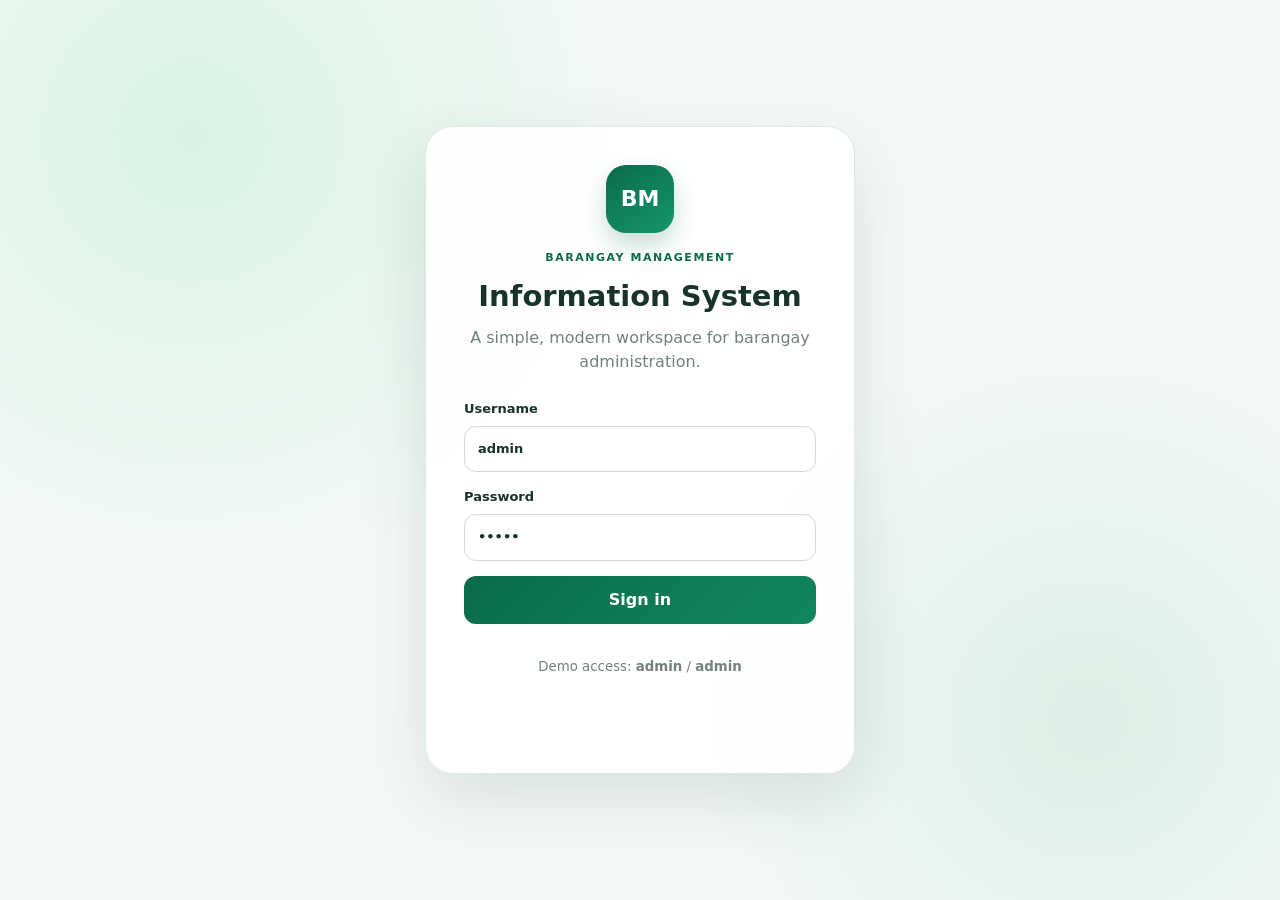
==== index.html @ eedf3ff0 "Apply flat community submenu and explicit main menu dropdown controls" ====
<!DOCTYPE html>
<html lang="en">
<head><meta charset="UTF-8"><meta name="viewport" content="width=device-width,initial-scale=1.0"><meta name="description" content="Modern Barangay Management Information System"><title>Barangay Management Information System</title><link rel="stylesheet" href="styles.css"></head>
<body>
<div id="login" class="login-wrap"><div class="login-card"><div class="logo">BM</div><p class="eyebrow">BARANGAY MANAGEMENT</p><h1>Information System</h1><p class="sub">A simple, modern workspace for barangay administration.</p><form id="loginForm" autocomplete="on"><label>Username<input id="username" autocomplete="username" value="admin" required></label><label>Password<input id="password" type="password" autocomplete="current-password" value="admin" required></label><button type="submit" class="btn primary full">Sign in</button><small>Demo access: <b>admin</b> / <b>admin</b></small><p id="loginError" class="error" role="alert"></p></form></div></div>
<div id="app" class="hidden"><aside class="sidebar" id="sidebar"><div class="brand"><div class="logo sm">BM</div><div><b>Barangay MIS</b><small>Admin Portal</small></div></div><nav>
<button data-page="dashboard" class="active">⌂ <span>Dashboard</span></button>
<button type="button" class="nav-group-toggle" data-group="community" aria-expanded="false" aria-controls="submenu-community">◉ <span>Community</span><i>⌄</i></button>
<div id="submenu-community" class="nav-subnav collapsed" data-subnav="community"><button data-page="residents">◉ <span>Residents</span></button><button data-page="senior">♙ <span>Senior Citizens</span></button><button data-page="pwd">♿ <span>PWD</span></button><button data-page="solo">◉ <span>Solo Parents</span></button><button data-page="fourps">♧ <span>4Ps Eligible</span></button><button data-page="households">⌂ <span>Households</span></button></div>
<button type="button" class="nav-group-toggle" data-group="operations" aria-expanded="false" aria-controls="submenu-operations">▣ <span>Transactions</span><i>⌄</i></button>
<div id="submenu-operations" class="nav-subnav collapsed" data-subnav="operations"><button data-page="documents">▣ <span>Documents</span></button><button data-page="services">✦ <span>Services</span></button><button data-page="payments">₱ <span>Payment Records</span></button></div>
<button type="button" class="nav-group-toggle" data-group="management" aria-expanded="false" aria-controls="submenu-management">♟ <span>Management</span><i>⌄</i></button>
<div id="submenu-management" class="nav-subnav collapsed" data-subnav="management"><button data-page="officials">♟ <span>Officials</span></button><button data-page="announcements">◈ <span>Announcements</span></button><a class="nav-link" href="templates.html">▤ <span>Document Templates</span></a></div>
<button type="button" class="nav-group-toggle" data-group="insights" aria-expanded="false" aria-controls="submenu-insights">▤ <span>Reports & Logs</span><i>⌄</i></button>
<div id="submenu-insights" class="nav-subnav collapsed" data-subnav="insights"><button data-page="reports">▤ <span>Reports</span></button><button data-page="activity">◷ <span>Activity Log</span></button></div>
</nav><button id="logout" class="logout">↪ <span>Sign out</span></button></aside>
<main><header><button id="menu" class="icon">☰</button><div><p class="eyebrow" id="kicker">OVERVIEW</p><h2 id="title">Dashboard</h2></div><div class="header-right"><span id="date"></span><span class="avatar">A</span></div></header><section id="content" class="content"></section></main></div><div id="modal" class="modal hidden"><div class="shade"></div><div class="modal-card"><div class="modal-head"><h3 id="modalTitle"></h3><button id="close" class="icon">×</button></div><div id="modalBody"></div></div></div><div id="toast" class="toast"></div><script src="app.js?v=20260918-login-fix"></script></body></html>
---- styles.css ----
:root{--green:#0b6b4b;--green-dark:#064b35;--mint:#e9f7f0;--bg:#f5f8f7;--text:#17332a;--muted:#71827b;--line:#dfe9e4;--white:#fff;--shadow:0 12px 35px rgba(13,55,39,.07)}*{box-sizing:border-box}body{margin:0;background:var(--bg);color:var(--text);font-family:system-ui,-apple-system,"Segoe UI",sans-serif;line-height:1.55}button,input,select,textarea{font:inherit}button{cursor:pointer}.hidden{display:none!important}.login-wrap{min-height:100vh;display:grid;place-items:center;padding:24px;background:radial-gradient(circle at 15% 15%,#d8f3e5 0,transparent 34%),radial-gradient(circle at 85% 80%,#dcefe7 0,transparent 30%),var(--bg)}.login-card{width:min(430px,100%);padding:38px;background:rgba(255,255,255,.94);border:1px solid var(--line);border-radius:28px;box-shadow:0 24px 70px rgba(15,55,40,.12);text-align:center}.logo{width:68px;height:68px;display:grid;place-items:center;margin:0 auto 16px;border-radius:20px;background:linear-gradient(145deg,var(--green),#15966a);color:white;font-weight:900;font-size:22px;box-shadow:0 12px 25px rgba(11,107,75,.22)}.logo.sm{width:42px;height:42px;border-radius:13px;margin:0;font-size:14px}.eyebrow{margin:0;color:var(--green);font-size:11px;letter-spacing:.14em;font-weight:800}.login-card h1{margin:8px 0 7px;font-size:29px}.sub{color:var(--muted);margin:0 0 25px;line-height:1.5}form{display:grid;gap:15px;text-align:left}label{display:grid;gap:7px;font-size:13px;font-weight:750}input,select,textarea{width:100%;border:1px solid #cfdcd6;border-radius:12px;padding:12px 13px;background:#fff;color:var(--text);outline:0}input:focus,select:focus,textarea:focus{border-color:var(--green);box-shadow:0 0 0 4px rgba(11,107,75,.1)}.btn{border:0;border-radius:12px;padding:12px 17px;font-weight:800;text-decoration:none;display:inline-flex;align-items:center;justify-content:center}.primary{background:linear-gradient(135deg,var(--green),#11865f);color:#fff}.full{width:100%}.login-card small{display:block;text-align:center;color:var(--muted);margin-top:18px}.error{color:#b42318;font-size:13px;min-height:16px}.sidebar{position:fixed;inset:0 auto 0 0;width:250px;background:#fff;border-right:1px solid var(--line);padding:20px 14px;display:flex;flex-direction:column;z-index:20}.brand{display:flex;align-items:center;gap:10px;padding:3px 8px 24px}.brand small{display:block;color:var(--muted);font-size:11px;margin-top:2px}.sidebar nav{display:grid;gap:5px;overflow:auto;min-height:0;padding-right:2px}.sidebar nav button,.logout,.nav-link{width:100%;border:0;background:transparent;text-align:left;color:#587067;padding:12px 14px;border-radius:11px;font-weight:700;text-decoration:none;font-size:14px}.sidebar nav button.active,.sidebar nav button:hover,.logout:hover,.nav-link:hover{background:var(--mint);color:var(--green)}.sidebar nav span,.logout span,.nav-link span{margin-left:8px}.logout{margin-top:auto}main{margin-left:250px;min-height:100vh}header{height:82px;background:rgba(255,255,255,.92);backdrop-filter:blur(12px);border-bottom:1px solid var(--line);display:flex;align-items:center;gap:15px;padding:0 32px;position:sticky;top:0;z-index:10}header h2{margin:3px 0 0;font-size:23px}.header-right{margin-left:auto;display:flex;align-items:center;gap:15px;color:var(--muted);font-size:13px}.avatar{width:40px;height:40px;display:grid;place-items:center;border-radius:50%;background:var(--mint);color:var(--green);font-weight:900}.icon{border:0;background:transparent;font-size:21px}.content{padding:40px 42px 56px;max-width:1480px;margin:auto}.welcome{display:flex;justify-content:space-between;align-items:flex-end;gap:28px;margin-bottom:30px}.welcome h1{margin:0 0 8px;font-size:30px;line-height:1.2}.muted{color:var(--muted)}.cards{display:grid;grid-template-columns:repeat(4,1fr);gap:22px}.stat{background:#fff;border:1px solid var(--line);border-radius:17px;padding:24px;box-shadow:var(--shadow);position:relative;overflow:hidden}.stat:after{content:"";position:absolute;right:-30px;bottom:-35px;width:100px;height:100px;border-radius:50%;background:var(--mint)}.stat .label{color:var(--muted);font-size:13px}.stat strong{display:block;font-size:31px;margin:9px 0;position:relative;z-index:1}.stat span{font-size:12px;color:var(--green);font-weight:700;position:relative;z-index:1}.grid2{display:grid;grid-template-columns:1.35fr 1fr;gap:24px;margin-top:24px}.panel{background:#fff;border:1px solid var(--line);border-radius:17px;padding:25px;box-shadow:0 4px 18px rgba(20,50,38,.03)}.panel-head{display:flex;justify-content:space-between;align-items:center;gap:16px;margin-bottom:20px}.panel h3{margin:0}.table-wrap{overflow:auto}.toolbar{display:flex;gap:12px;flex-wrap:wrap;margin-bottom:20px}.toolbar input{max-width:340px}.table{width:100%;border-collapse:collapse;min-width:680px}.table th,.table td{text-align:left;padding:15px 13px;border-bottom:1px solid var(--line);font-size:13px}.table th{color:var(--muted);font-size:11px;text-transform:uppercase;letter-spacing:.05em}.badge{display:inline-flex;padding:5px 9px;border-radius:99px;font-size:11px;font-weight:800;background:#eef2f0}.badge.green{background:#e6f6ee;color:#0d704c}.badge.orange{background:#fff1d9;color:#9b5b00}.badge.red{background:#fde9e7;color:#a52b20}.actions{display:flex;gap:6px}.mini{border:1px solid var(--line);background:#fff;border-radius:9px;padding:6px 9px;font-size:12px}.mini:hover{border-color:var(--green);color:var(--green)}.list{display:grid;gap:14px}.list-item{padding:17px;border:1px solid var(--line);border-radius:12px}.list-item strong{display:block}.list-item small{display:block;color:var(--muted);margin-top:6px}.empty{padding:45px;text-align:center;color:var(--muted)}.modal{position:fixed;inset:0;z-index:50;display:grid;place-items:center;padding:20px}.shade{position:absolute;inset:0;background:rgba(8,30,20,.48)}.modal-card{position:relative;width:min(680px,100%);max-height:90vh;overflow:auto;background:#fff;border-radius:20px;padding:28px;box-shadow:0 30px 80px rgba(0,0,0,.22)}.modal-head{display:flex;align-items:center;justify-content:space-between;margin-bottom:22px}.modal-head h3{margin:0}.form-grid{display:grid;grid-template-columns:1fr 1fr;gap:18px}.form-grid .wide{grid-column:1/-1}.form-actions{display:flex;justify-content:flex-end;gap:12px;margin-top:24px}.toast{position:fixed;right:24px;bottom:24px;background:#123d2d;color:#fff;padding:13px 17px;border-radius:12px;transform:translateY(130px);transition:.25s;z-index:100;box-shadow:0 12px 30px rgba(0,0,0,.15)}.toast.show{transform:translateY(0)}.section-heading{display:flex;justify-content:space-between;align-items:end;margin:30px 0 16px}.section-heading h2{margin:0 0 5px;font-size:21px}.sector-grid{display:grid;grid-template-columns:repeat(3,1fr);gap:18px}.sector-card{border:1px solid var(--line);background:#fff;border-radius:17px;padding:20px;display:flex;align-items:center;gap:15px;text-align:left;box-shadow:var(--shadow);color:var(--text);transition:.2s}.sector-card:hover{transform:translateY(-2px);border-color:#b8d9ca}.sector-icon{width:50px;height:50px;border-radius:14px;background:var(--mint);display:grid;place-items:center;color:var(--green);font-size:22px}.sector-card b{display:block}.sector-card small{display:block;color:var(--muted);margin-top:4px}.analytics-grid{display:grid;grid-template-columns:repeat(3,1fr);gap:18px;margin-top:24px}.analytics-panel{min-height:235px}.metric-row{display:grid;grid-template-columns:1fr auto;gap:5px 12px;margin:17px 0}.metric-row span{font-size:13px;color:var(--muted)}.metric-row b{font-size:13px}.bar{grid-column:1/-1;height:8px;background:#edf3ef;border-radius:99px;overflow:hidden}.bar i{display:block;height:100%;background:linear-gradient(90deg,var(--green),#36aa7d);border-radius:inherit}.bar.orange i{background:linear-gradient(90deg,#d9911f,#f0b84f)}.sector-cards{grid-template-columns:repeat(2,1fr);margin-bottom:24px}@media(max-width:1050px){.analytics-grid{grid-template-columns:1fr}.sector-grid{grid-template-columns:1fr}}@media(max-width:760px){.sector-grid,.sector-cards{grid-template-columns:1fr}.section-heading{display:block}}.report-grid{display:grid;grid-template-columns:repeat(3,1fr);gap:22px}.report-card{background:#fff;border:1px solid var(--line);border-radius:17px;padding:25px;box-shadow:var(--shadow)}.report-card h3{margin-top:0}.report-card p{color:var(--muted);font-size:13px;line-height:1.6}.mobile-menu{display:none}.template-page{max-width:1180px;margin:auto;padding:48px 28px 60px}.template-header{height:auto;position:static;background:transparent;border:0;display:flex;align-items:flex-end;justify-content:space-between;gap:24px;padding:0;margin-bottom:30px}.template-header h1{margin:8px 0;font-size:34px}.template-grid{display:grid;grid-template-columns:repeat(2,minmax(0,1fr));gap:22px}.template-card{display:grid;grid-template-columns:58px 1fr;gap:20px;background:#fff;border:1px solid var(--line);border-radius:20px;padding:24px;box-shadow:var(--shadow);transition:transform .2s ease,box-shadow .2s ease}.template-card:hover{transform:translateY(-3px);box-shadow:0 16px 38px rgba(13,55,39,.1)}.template-icon{width:58px;height:58px;border-radius:16px;background:var(--mint);color:var(--green);display:grid;place-items:center;font-size:24px;font-weight:900}.template-type{color:var(--green);font-size:11px;text-transform:uppercase;letter-spacing:.08em;font-weight:800}.template-card h2{margin:6px 0 8px;font-size:20px}.template-card p{margin:0 0 18px;color:var(--muted);font-size:13px;line-height:1.6}.template-note{margin-top:24px;padding:17px 19px;background:#fff;border:1px solid var(--line);border-left:4px solid var(--green);border-radius:12px;color:var(--muted);font-size:13px}.template-note strong{color:var(--text)}@media(max-width:1050px){.cards{grid-template-columns:repeat(2,1fr)}.grid2{grid-template-columns:1fr}.report-grid{grid-template-columns:repeat(2,1fr)}.template-grid{grid-template-columns:1fr}}@media(max-width:760px){.sidebar{transform:translateX(-100%);transition:.25s;box-shadow:var(--shadow)}.sidebar.open{transform:translateX(0)}main{margin-left:0}.mobile-menu{display:block}header{padding:0 17px}.content{padding:25px 18px 40px}.cards{grid-template-columns:1fr;gap:16px}.report-grid{grid-template-columns:1fr}.header-right #date{display:none}.welcome{display:block;margin-bottom:24px}.form-grid{grid-template-columns:1fr}.form-grid .wide{grid-column:auto}.table{min-width:620px}.login-card{padding:28px 22px}.template-page{padding:30px 18px 45px}.template-header{display:block}.template-header .btn{margin-top:18px}.template-card{grid-template-columns:1fr}.template-icon{width:50px;height:50px}}.resident-subnav{display:grid;gap:3px;margin:0 0 4px 14px;padding-left:10px;border-left:1px solid var(--line)}.resident-subnav button{font-size:13px!important;padding:9px 12px!important;color:#71827b!important}.resident-subnav button.active,.resident-subnav button:hover{background:var(--mint)!important;color:var(--green)!important}.resident-subnav span{margin-left:7px!important}.resident-toggle{display:flex!important;align-items:center;gap:8px}.resident-toggle .resident-chevron{margin-left:auto;font-style:normal;font-size:15px;transition:transform .2s ease}.resident-toggle.expanded .resident-chevron{transform:rotate(180deg)}.resident-subnav.collapsed{display:none}.welcome-actions{display:flex;gap:10px;align-items:center;flex-wrap:wrap}.import-btn{background:#fff;border:1px solid var(--line);color:var(--green);box-shadow:var(--shadow)}.import-btn:hover{border-color:#a8d2c0;background:var(--mint)}.import-box{padding:4px 0}.import-box h3{margin:12px 0 5px}.import-icon{width:48px;height:48px;border-radius:14px;background:var(--mint);color:var(--green);display:grid;place-items:center;font-size:23px;font-weight:900}.file-drop{margin-top:18px;border:1.5px dashed #a9c8ba;border-radius:16px;background:#f8fcfa;padding:24px;text-align:center;display:grid;gap:7px;cursor:pointer;transition:.2s}.file-drop:hover{border-color:var(--green);background:var(--mint)}.file-drop input{display:none}.file-drop span{font-weight:800;color:var(--green)}.file-drop small{color:var(--muted);font-weight:500}.import-preview{margin-top:14px}.import-summary{display:grid;gap:4px;padding:14px;border:1px solid var(--line);border-radius:12px;background:#f8fcfa}.import-summary span{font-size:12px;color:var(--muted)}.import-format{margin-top:14px;padding:13px;border-radius:12px;background:#f4f7f5;display:grid;gap:5px;font-size:12px}.import-format code{font-size:11px;overflow:auto;white-space:nowrap}.import-error{padding:13px;border-radius:12px;background:#fde9e7;color:#a52b20;font-size:12px}@media(max-width:760px){.welcome-actions{margin-top:16px}.welcome-actions .btn{flex:1}.import-box{padding-top:0}}
.nav-group-toggle{display:flex!important;align-items:center;gap:8px}.nav-group-toggle i{margin-left:auto;font-style:normal;transition:transform .2s ease}.nav-group-toggle.expanded i{transform:rotate(180deg)}.nav-subnav{display:grid;gap:3px;margin:0 0 5px 14px;padding-left:10px;border-left:1px solid var(--line)}.nav-subnav.collapsed{display:none}.nav-subnav>button,.nav-subnav>.nav-link{font-size:13px!important;padding:9px 12px!important}.nav-subnav .resident-subnav{margin-left:12px}.payment-summary{display:grid;grid-template-columns:repeat(4,1fr);gap:16px;margin-bottom:20px}.payment-stat{background:#fff;border:1px solid var(--line);border-radius:14px;padding:18px;box-shadow:var(--shadow)}.payment-stat strong{display:block;font-size:24px;margin-top:6px}@media(max-width:760px){.payment-summary{grid-template-columns:1fr 1fr}}.dashboard-insights{display:grid;grid-template-columns:1.45fr 1fr;gap:18px;margin-top:24px}.payment-chart-total{display:flex;align-items:baseline;gap:10px;margin:-3px 0 20px}.payment-chart-total strong{font-size:28px}.payment-chart-total span{font-size:12px;color:var(--muted)}.payment-bars{height:230px;display:flex;align-items:end;gap:14px;border-bottom:1px solid var(--line);padding:0 6px}.payment-bar-item{height:100%;flex:1;min-width:42px;display:flex;flex-direction:column;align-items:center;justify-content:end;gap:7px}.payment-bar-value{font-size:10px;color:var(--muted);white-space:nowrap}.payment-bar-track{height:170px;width:100%;max-width:54px;display:flex;align-items:end;background:#f0f5f2;border-radius:9px 9px 0 0;overflow:hidden}.payment-bar-track i{display:block;width:100%;background:linear-gradient(180deg,#35aa7d,var(--green));border-radius:8px 8px 0 0}.payment-bar-item small{font-size:10px;color:var(--muted)}.dashboard-analytics .panel-head{margin-bottom:16px}.insight-grid{display:grid;grid-template-columns:1fr 1fr;gap:10px}.insight-grid>div{padding:14px;border:1px solid var(--line);border-radius:12px;background:#fbfdfc}.insight-grid span,.report-kicker{display:block;font-size:11px;color:var(--muted);font-weight:700;text-transform:uppercase;letter-spacing:.04em}.insight-grid strong{display:block;margin-top:5px;font-size:20px}.insight-list{margin-top:20px}.insight-list h4{margin:0 0 10px}.insight-row{display:flex;justify-content:space-between;padding:9px 0;border-bottom:1px solid var(--line);font-size:13px}.dashboard-report-grid{margin-bottom:24px}.dashboard-report-grid .report-card{padding:20px}.dashboard-report-grid .report-card p{margin:6px 0 10px}.dashboard-report-grid .report-card strong{font-size:27px}@media(max-width:1050px){.dashboard-insights{grid-template-columns:1fr}}@media(max-width:760px){.payment-bars{gap:7px}.payment-bar-track{max-width:38px}.payment-bar-value{font-size:9px}.dashboard-report-grid{grid-template-columns:1fr 1fr}.insight-grid{grid-template-columns:1fr 1fr}}
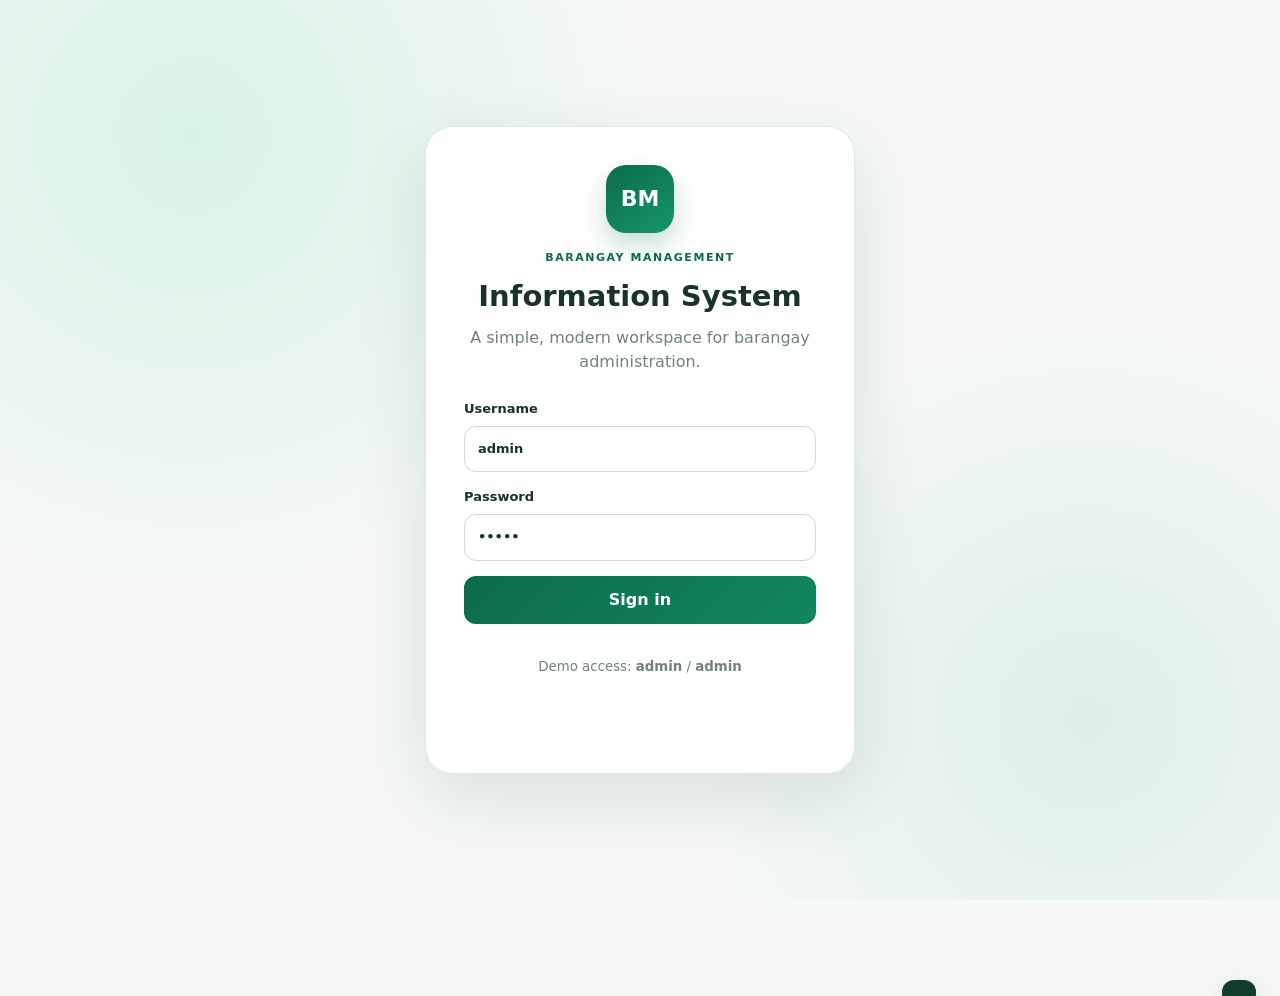
==== commit 515eb1da: "Load centralized resident synchronization module" ====
--- a/index.html
+++ b/index.html
@@ -1,6 +1,6 @@
 <!DOCTYPE html>
 <html lang="en">
-<head><meta charset="UTF-8"><meta name="viewport" content="width=device-width,initial-scale=1.0"><meta name="description" content="Modern Barangay Management Information System"><title>Barangay Management Information System</title><link rel="stylesheet" href="styles.css"></head>
+<head><meta charset="UTF-8"><meta name="viewport" content="width=device-width,initial-scale=1.0"><meta name="description" content="Modern Barangay Management Information System"><title>Barangay Management Information System</title><link rel="stylesheet" href="styles.css"><link rel="stylesheet" href="responsive-tables.css"></head>
 <body>
 <div id="login" class="login-wrap"><div class="login-card"><div class="logo">BM</div><p class="eyebrow">BARANGAY MANAGEMENT</p><h1>Information System</h1><p class="sub">A simple, modern workspace for barangay administration.</p><form id="loginForm" autocomplete="on"><label>Username<input id="username" autocomplete="username" value="admin" required></label><label>Password<input id="password" type="password" autocomplete="current-password" value="admin" required></label><button type="submit" class="btn primary full">Sign in</button><small>Demo access: <b>admin</b> / <b>admin</b></small><p id="loginError" class="error" role="alert"></p></form></div></div>
 <div id="app" class="hidden"><aside class="sidebar" id="sidebar"><div class="brand"><div class="logo sm">BM</div><div><b>Barangay MIS</b><small>Admin Portal</small></div></div><nav>
@@ -14,4 +14,4 @@
 <button type="button" class="nav-group-toggle" data-group="insights" aria-expanded="false" aria-controls="submenu-insights">▤ <span>Reports & Logs</span><i>⌄</i></button>
 <div id="submenu-insights" class="nav-subnav collapsed" data-subnav="insights"><button data-page="reports">▤ <span>Reports</span></button><button data-page="activity">◷ <span>Activity Log</span></button></div>
 </nav><button id="logout" class="logout">↪ <span>Sign out</span></button></aside>
-<main><header><button id="menu" class="icon">☰</button><div><p class="eyebrow" id="kicker">OVERVIEW</p><h2 id="title">Dashboard</h2></div><div class="header-right"><span id="date"></span><span class="avatar">A</span></div></header><section id="content" class="content"></section></main></div><div id="modal" class="modal hidden"><div class="shade"></div><div class="modal-card"><div class="modal-head"><h3 id="modalTitle"></h3><button id="close" class="icon">×</button></div><div id="modalBody"></div></div></div><div id="toast" class="toast"></div><script src="app.js?v=20260918-login-fix"></script></body></html>+<main><header><button id="menu" class="icon">☰</button><div><p class="eyebrow" id="kicker">OVERVIEW</p><h2 id="title">Dashboard</h2></div><div class="header-right"><span id="date"></span><span class="avatar">A</span></div></div></header><section id="content" class="content"></section></main></div><div id="modal" class="modal hidden"><div class="shade"></div><div class="modal-card"><div class="modal-head"><h3 id="modalTitle"></h3><button id="close" class="icon">×</button></div><div id="modalBody"></div></div></div><div id="toast" class="toast"></div><script src="app.js?v=20260918-login-fix"></script><script src="sector-navigation-fix.js?v=20260918-sector-fix"></script><script src="sector-data-fix.js?v=20260918-sector-data-fix"></script><script src="resident-data-sync.js?v=20260918-sync"></script></body></html>
--- a/responsive-tables.css
+++ b/responsive-tables.css
@@ -0,0 +1,33 @@
+/* Responsive tables for mobile devices */
+.table-wrap{
+  width:100%;
+  max-width:100%;
+  overflow-x:auto;
+  overflow-y:hidden;
+  -webkit-overflow-scrolling:touch;
+  scrollbar-width:thin;
+  border-radius:12px;
+}
+.table-wrap .table{
+  width:100%;
+  min-width:680px;
+  margin:0;
+}
+.table-wrap th,
+.table-wrap td{
+  white-space:nowrap;
+  vertical-align:middle;
+}
+.table-wrap td:first-child,
+.table-wrap th:first-child{
+  position:relative;
+}
+@media (max-width:760px){
+  .panel{min-width:0;overflow:hidden;padding:18px;}
+  .table-wrap{margin:0;width:100%;}
+  .table{min-width:620px;}
+  .table th,.table td{padding:11px 10px;font-size:12px;}
+  .table th{font-size:10px;}
+  .actions{flex-wrap:nowrap;}
+  .mini{white-space:nowrap;}
+}
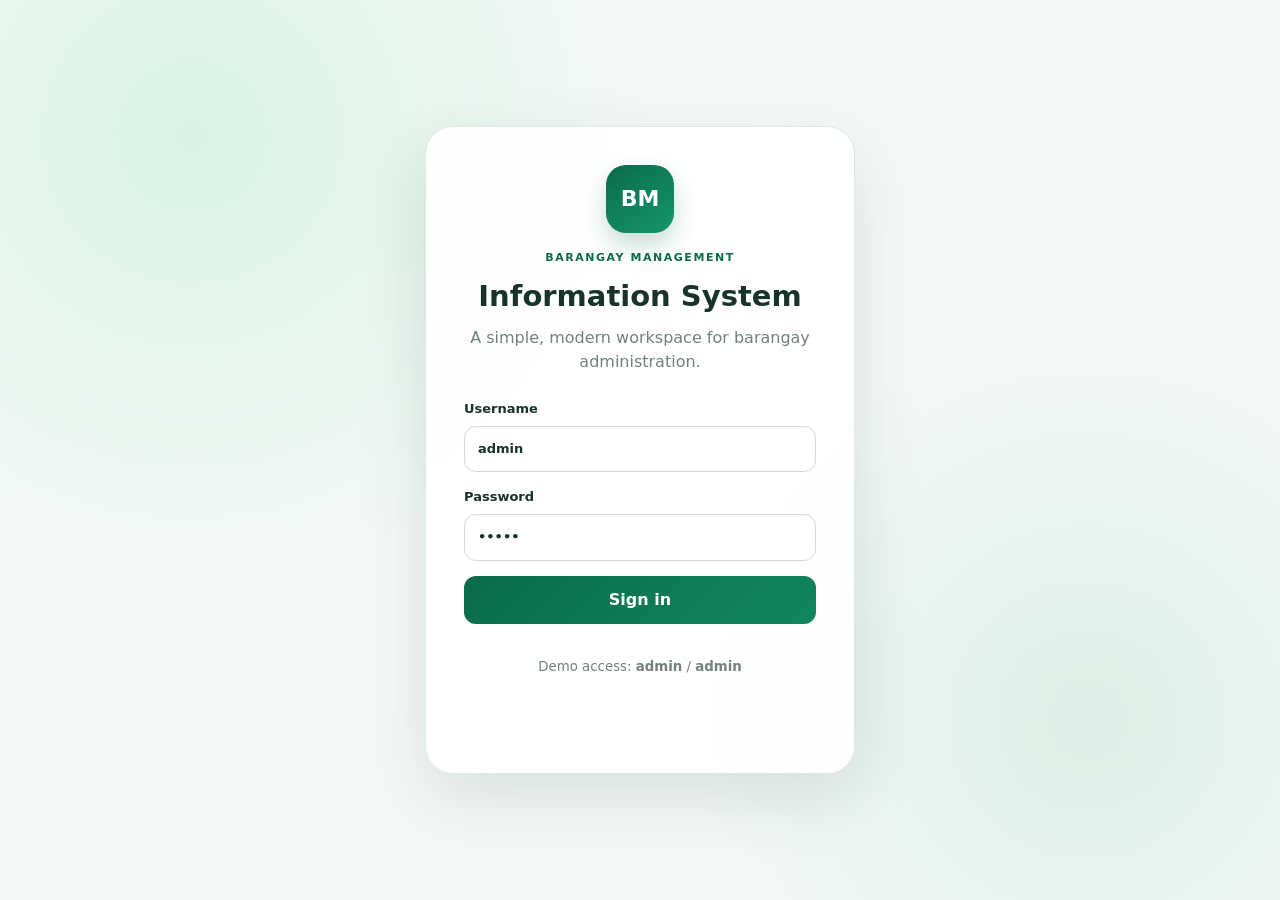
==== commit 175851fa: "Fix header markup after adding synchronization script" ====
--- a/index.html
+++ b/index.html
@@ -14,4 +14,4 @@
 <button type="button" class="nav-group-toggle" data-group="insights" aria-expanded="false" aria-controls="submenu-insights">▤ <span>Reports & Logs</span><i>⌄</i></button>
 <div id="submenu-insights" class="nav-subnav collapsed" data-subnav="insights"><button data-page="reports">▤ <span>Reports</span></button><button data-page="activity">◷ <span>Activity Log</span></button></div>
 </nav><button id="logout" class="logout">↪ <span>Sign out</span></button></aside>
-<main><header><button id="menu" class="icon">☰</button><div><p class="eyebrow" id="kicker">OVERVIEW</p><h2 id="title">Dashboard</h2></div><div class="header-right"><span id="date"></span><span class="avatar">A</span></div></div></header><section id="content" class="content"></section></main></div><div id="modal" class="modal hidden"><div class="shade"></div><div class="modal-card"><div class="modal-head"><h3 id="modalTitle"></h3><button id="close" class="icon">×</button></div><div id="modalBody"></div></div></div><div id="toast" class="toast"></div><script src="app.js?v=20260918-login-fix"></script><script src="sector-navigation-fix.js?v=20260918-sector-fix"></script><script src="sector-data-fix.js?v=20260918-sector-data-fix"></script><script src="resident-data-sync.js?v=20260918-sync"></script></body></html>+<main><header><button id="menu" class="icon">☰</button><div><p class="eyebrow" id="kicker">OVERVIEW</p><h2 id="title">Dashboard</h2></div><div class="header-right"><span id="date"></span><span class="avatar">A</span></div></header><section id="content" class="content"></section></main></div><div id="modal" class="modal hidden"><div class="shade"></div><div class="modal-card"><div class="modal-head"><h3 id="modalTitle"></h3><button id="close" class="icon">×</button></div><div id="modalBody"></div></div></div><div id="toast" class="toast"></div><script src="app.js?v=20260918-login-fix"></script><script src="sector-navigation-fix.js?v=20260918-sector-fix"></script><script src="sector-data-fix.js?v=20260918-sector-data-fix"></script><script src="resident-data-sync.js?v=20260918-sync"></script></body></html>
